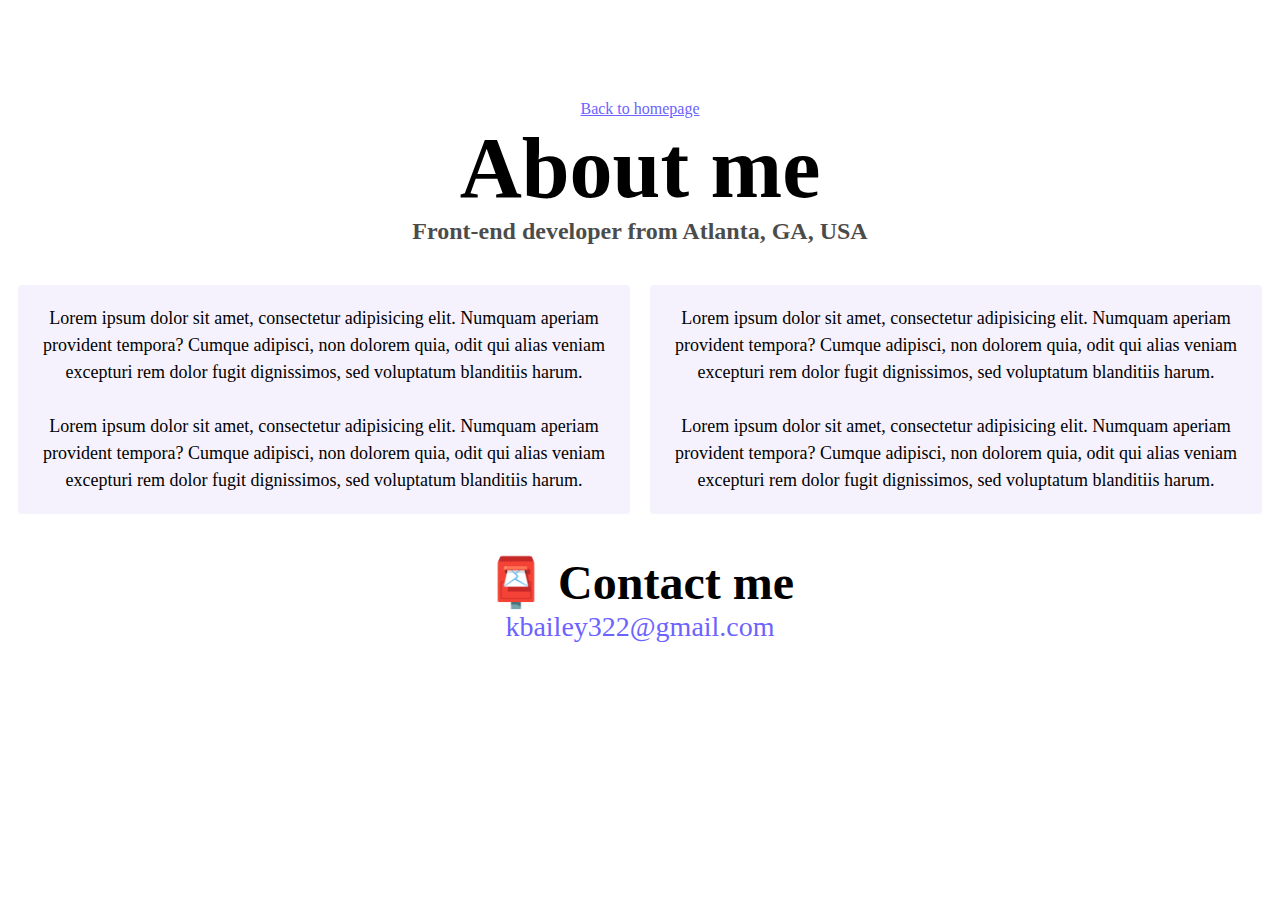
==== about.html @ 5994969c "Update about.html" ====
<!DOCTYPE html>
<html lang="en">
  <head>
    <meta charset="UTF-8" />
    <meta http-equiv="X-UA-Compatible" content="IE=edge" />
    <meta name="viewport" content="width=device-width, initial-scale=1.0" />
    <link rel="stylesheet" href="style.css" />
    <title>About Me</title>
  </head>
  <body>
    <a href="index.html" class="homepage-link">Back to homepage</a>
    <h1>About me</h1>
    <h3>Front-end developer from Atlanta, GA, USA</h3>
    <div class="about-paragraphs">
      <p>
        Lorem ipsum dolor sit amet, consectetur adipisicing elit. Numquam
        aperiam provident tempora? Cumque adipisci, non dolorem quia, odit qui
        alias veniam excepturi rem dolor fugit dignissimos, sed voluptatum
        blanditiis harum.
        <br />
        <br />
        Lorem ipsum dolor sit amet, consectetur adipisicing elit. Numquam
        aperiam provident tempora? Cumque adipisci, non dolorem quia, odit qui
        alias veniam excepturi rem dolor fugit dignissimos, sed voluptatum
        blanditiis harum.
      </p>
      <p>
        Lorem ipsum dolor sit amet, consectetur adipisicing elit. Numquam
        aperiam provident tempora? Cumque adipisci, non dolorem quia, odit qui
        alias veniam excepturi rem dolor fugit dignissimos, sed voluptatum
        blanditiis harum.
        <br />
        <br />
        Lorem ipsum dolor sit amet, consectetur adipisicing elit. Numquam
        aperiam provident tempora? Cumque adipisci, non dolorem quia, odit qui
        alias veniam excepturi rem dolor fugit dignissimos, sed voluptatum
        blanditiis harum.
      </p>
    </div>
    <div id="contact">
      <h2>📮 Contact me</h2>
      <a href="mailto:kbailey322@gmail.com" class="email-link">
        kbailey322@gmail.com
      </a>
    </div>
  </body>
</html>
---- style.css ----
:root {
    --primary-color: #6c63ff;
    --secondary-color: #f5f2fe;
    --box-shadow: 0 5px 10px rgba(0, 0, 0, 0.3);
  }
  
  body {
    display: block;
    margin-top: 100px;
    max-width: 100%;
    box-sizing: border-box;
  }
  
  h1,
  h2,
  h3 {
    text-align: center;
    margin: 0;
  }
  
  h1 {
    font-size: 86px;
  }
  
  h2 {
    font-size: 48px;
  }
  
  h3 {
    font-size: 24px;
    opacity: 0.7;
  }
  
  p {
    background: var(--secondary-color);
    padding: 20px;
    border-radius: 4px;
    font-size: 18px;
    line-height: 1.5;
    text-align: center;
  }
  
  .navigation-links {
    display: flex;
    margin-top: 40px;
    justify-content: center;
  }
  
  .navigation-links a {
    margin: 20px;
    border-radius: 4px;
    padding: 20px 15px;
    text-decoration: none;
    text-transform: capitalize;
  }
  
  .contact-link {
    background: var(--primary-color);
    box-shadow: var(--box-shadow);
    color: white;
  }
  
  .about-link {
    color: var(--primary-color);
    border: 1px solid var(--primary-color);
  }
  
  .primary-link {
    border-radius: 4px;
    padding: 20px 15px;
    text-decoration: none;
    text-transform: capitalize;
    background: var(--primary-color);
    box-shadow: var(--box-shadow);
    color: white;
  }
  
  .img-fluid {
    max-width: 100%;
    height: auto;
  }
  
  .homepage-link {
    color: var(--primary-color);
    text-align: center;
    display: block;
  }
  
  .about-paragraphs {
    display: flex;
    margin: 30px 0;
  }
  
  .about-paragraphs p {
    margin: 10px;
  }
  
  .email-link {
    display: flex;
    justify-content: center;
    color: var(--primary-color);
    font-size: 28px;
    text-decoration: none;
  }
  
  .email-link:hover {
    text-decoration: underline;
  }
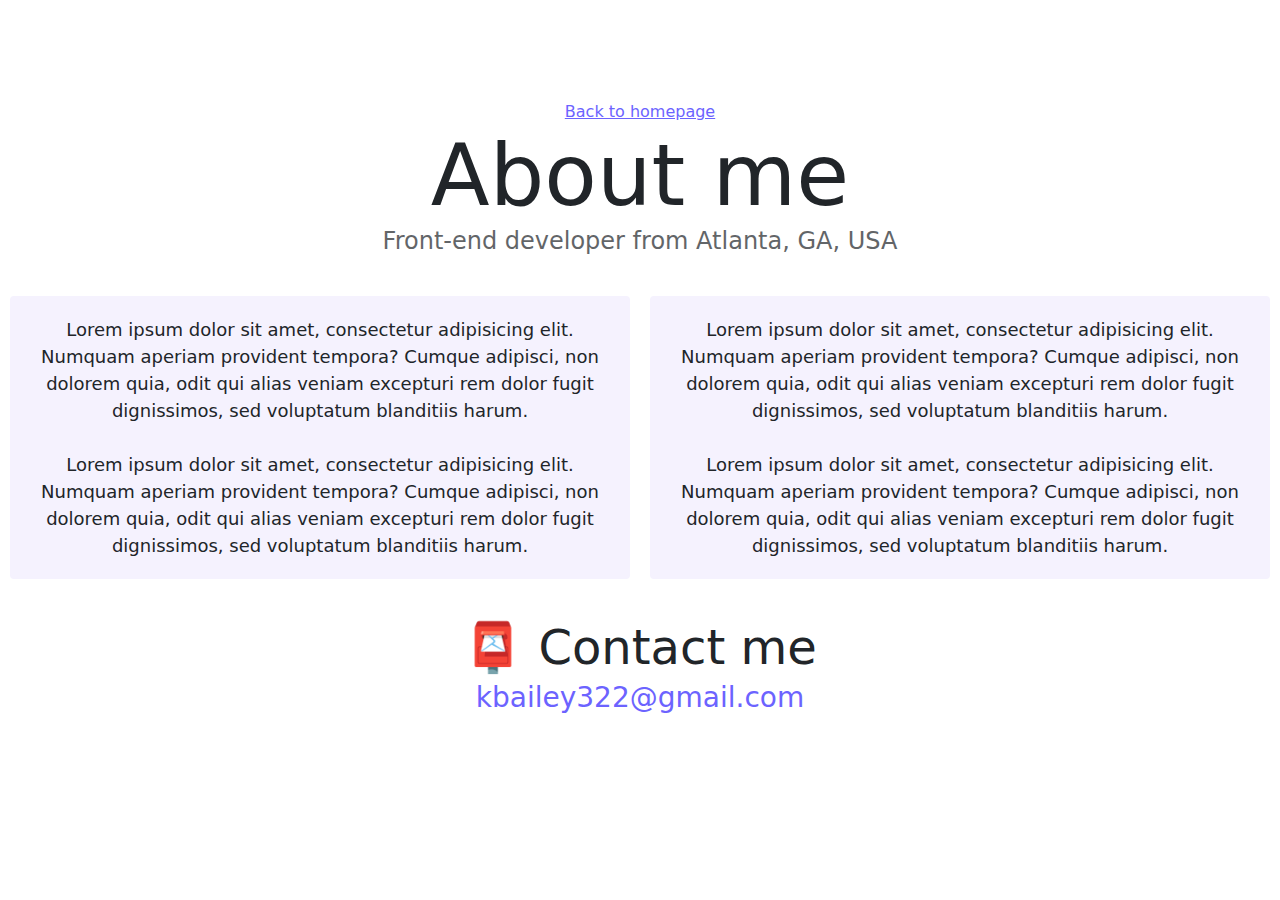
==== commit 6f91f3e3: "Imported bootstrap on about.html" ====
--- a/about.html
+++ b/about.html
@@ -4,8 +4,20 @@
     <meta charset="UTF-8" />
     <meta http-equiv="X-UA-Compatible" content="IE=edge" />
     <meta name="viewport" content="width=device-width, initial-scale=1.0" />
+    <meta name="description" content="Kelly Bailey-Alme is an aspiring developer based in Atlanta, Georgia, USA; check out her projects and contact if interested" />
+    <link
+      href="https://cdn.jsdelivr.net/npm/bootstrap@5.3.3/dist/css/bootstrap.min.css"
+      rel="stylesheet"
+      integrity="sha384-QWTKZyjpPEjISv5WaRU9OFeRpok6YctnYmDr5pNlyT2bRjXh0JMhjY6hW+ALEwIH"
+      crossorigin="anonymous"
+    />
+    <script
+      src="https://cdn.jsdelivr.net/npm/bootstrap@5.3.3/dist/js/bootstrap.bundle.min.js"
+      integrity="sha384-YvpcrYf0tY3lHB60NNkmXc5s9fDVZLESaAA55NDzOxhy9GkcIdslK1eN7N6jIeHz"
+      crossorigin="anonymous"
+    ></script>
     <link rel="stylesheet" href="style.css" />
-    <title>About Me</title>
+    <title>About Kelly Bailey-Alme</title>
   </head>
   <body>
     <a href="index.html" class="homepage-link">Back to homepage</a>
--- a/style.css
+++ b/style.css
@@ -106,4 +106,26 @@
   .email-link:hover {
     text-decoration: underline;
   }
-  +
+@media (max-width: 576px) {
+  h1 {
+    font-size: 48px;
+    line-height: 1.5;
+  }
+
+  h2 {
+    font-size: 32px;
+    text-align: center;
+  }
+
+  p {
+    text-align: center;
+  }
+
+  .project-link {
+    display: block;
+    text-align: center;
+    margin: 0 20px;
+  }
+}
+  
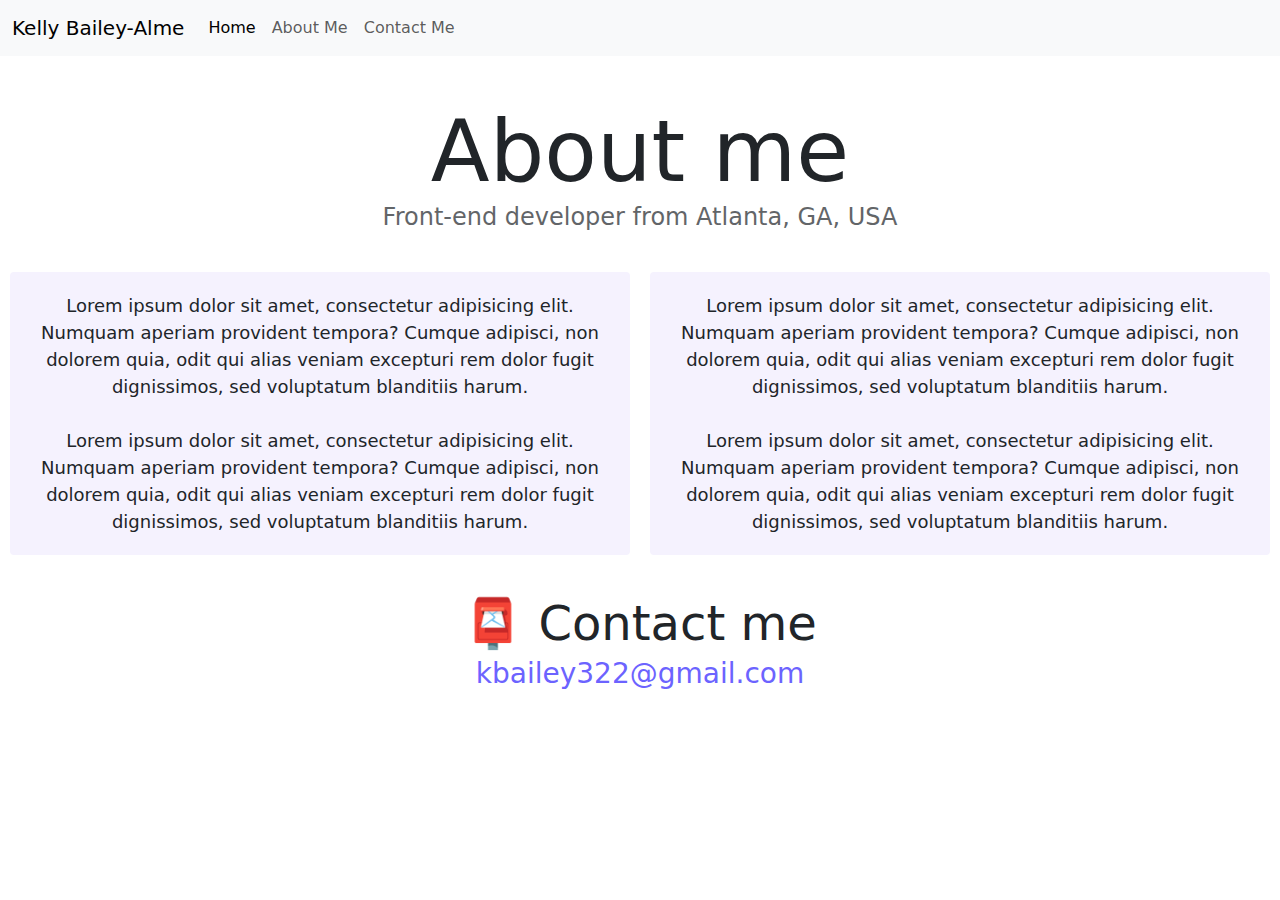
==== commit f4cdb7e9: "Added navbar to about.html" ====
--- a/about.html
+++ b/about.html
@@ -20,7 +20,37 @@
     <title>About Kelly Bailey-Alme</title>
   </head>
   <body>
-    <a href="index.html" class="homepage-link">Back to homepage</a>
+    <nav class="navbar navbar-expand-lg navbar-light bg-light fixed-top">
+      <div class="container-fluid">
+        <a class="navbar-brand" href="index.html">Kelly Bailey-Alme</a>
+        <button
+          class="navbar-toggler"
+          type="button"
+          data-bs-toggle="collapse"
+          data-bs-target="#navbarSupportedContent"
+          aria-controls="navbarSupportedContent"
+          aria-expanded="false"
+          aria-label="Toggle navigation"
+        >
+          <span class="navbar-toggler-icon"></span>
+        </button>
+        <div class="collapse navbar-collapse" id="navbarSupportedContent">
+          <ul class="navbar-nav me-auto mb-2 mb-lg-0">
+            <li class="nav-item">
+              <a class="nav-link active" aria-current="page" href="index.html"
+                >Home</a
+              >
+            </li>
+            <li class="nav-item">
+              <a class="nav-link" href="about.html">About Me</a>
+            </li>
+            <li class="nav-item">
+              <a class="nav-link" href="about.html#contact">Contact Me</a>
+            </li>
+          </ul>
+        </div>
+      </div>
+    </nav>
     <h1>About me</h1>
     <h3>Front-end developer from Atlanta, GA, USA</h3>
     <div class="about-paragraphs">
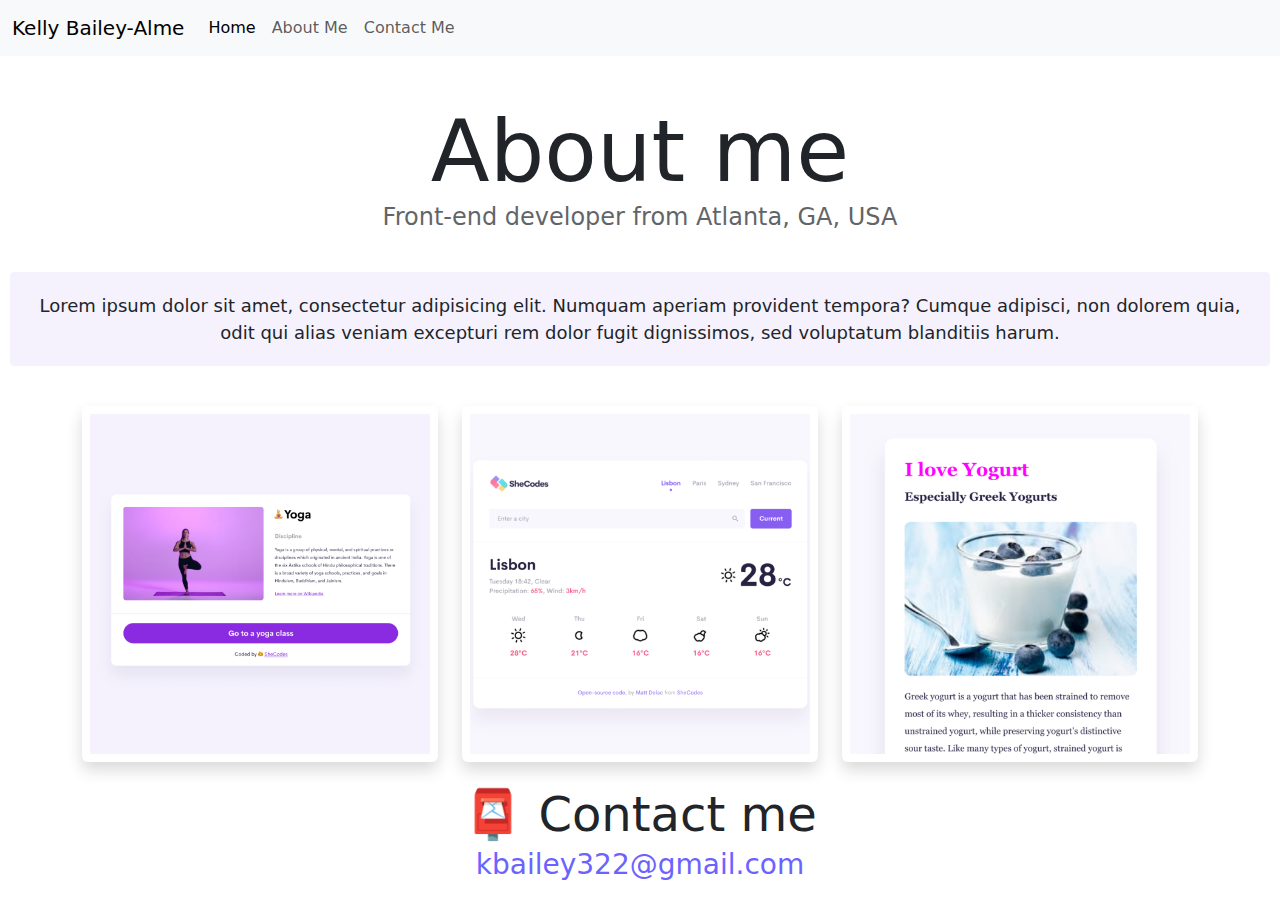
==== commit e81bc802: "Update about.html" ====
--- a/about.html
+++ b/about.html
@@ -53,31 +53,38 @@
     </nav>
     <h1>About me</h1>
     <h3>Front-end developer from Atlanta, GA, USA</h3>
-    <div class="about-paragraphs">
+    <div class="about-paragraphs text-center">
       <p>
         Lorem ipsum dolor sit amet, consectetur adipisicing elit. Numquam
         aperiam provident tempora? Cumque adipisci, non dolorem quia, odit qui
         alias veniam excepturi rem dolor fugit dignissimos, sed voluptatum
         blanditiis harum.
-        <br />
-        <br />
-        Lorem ipsum dolor sit amet, consectetur adipisicing elit. Numquam
-        aperiam provident tempora? Cumque adipisci, non dolorem quia, odit qui
-        alias veniam excepturi rem dolor fugit dignissimos, sed voluptatum
-        blanditiis harum.
       </p>
-      <p>
-        Lorem ipsum dolor sit amet, consectetur adipisicing elit. Numquam
-        aperiam provident tempora? Cumque adipisci, non dolorem quia, odit qui
-        alias veniam excepturi rem dolor fugit dignissimos, sed voluptatum
-        blanditiis harum.
-        <br />
-        <br />
-        Lorem ipsum dolor sit amet, consectetur adipisicing elit. Numquam
-        aperiam provident tempora? Cumque adipisci, non dolorem quia, odit qui
-        alias veniam excepturi rem dolor fugit dignissimos, sed voluptatum
-        blanditiis harum.
-      </p>
+    </div>
+    <div class="container">
+      <div class="row">
+        <div class="col-sm-4">
+          <img
+            src="/images/yoga.png"
+            class="img-fluid p-2 mb-4 shadow rounded"
+            alt="Yoga project"
+          />
+        </div>
+        <div class="col-sm-4">
+          <img
+            src="/images/weather.png"
+            class="img-fluid p-2 mb-4 shadow rounded"
+            alt="Weather project"
+          />
+        </div>
+        <div class="col-sm-4">
+          <img
+            src="/images/yogurt.png"
+            class="img-fluid p-2 mb-4 shadow rounded"
+            alt="Yogurt project"
+          />
+        </div>
+      </div>
     </div>
     <div id="contact">
       <h2>📮 Contact me</h2>
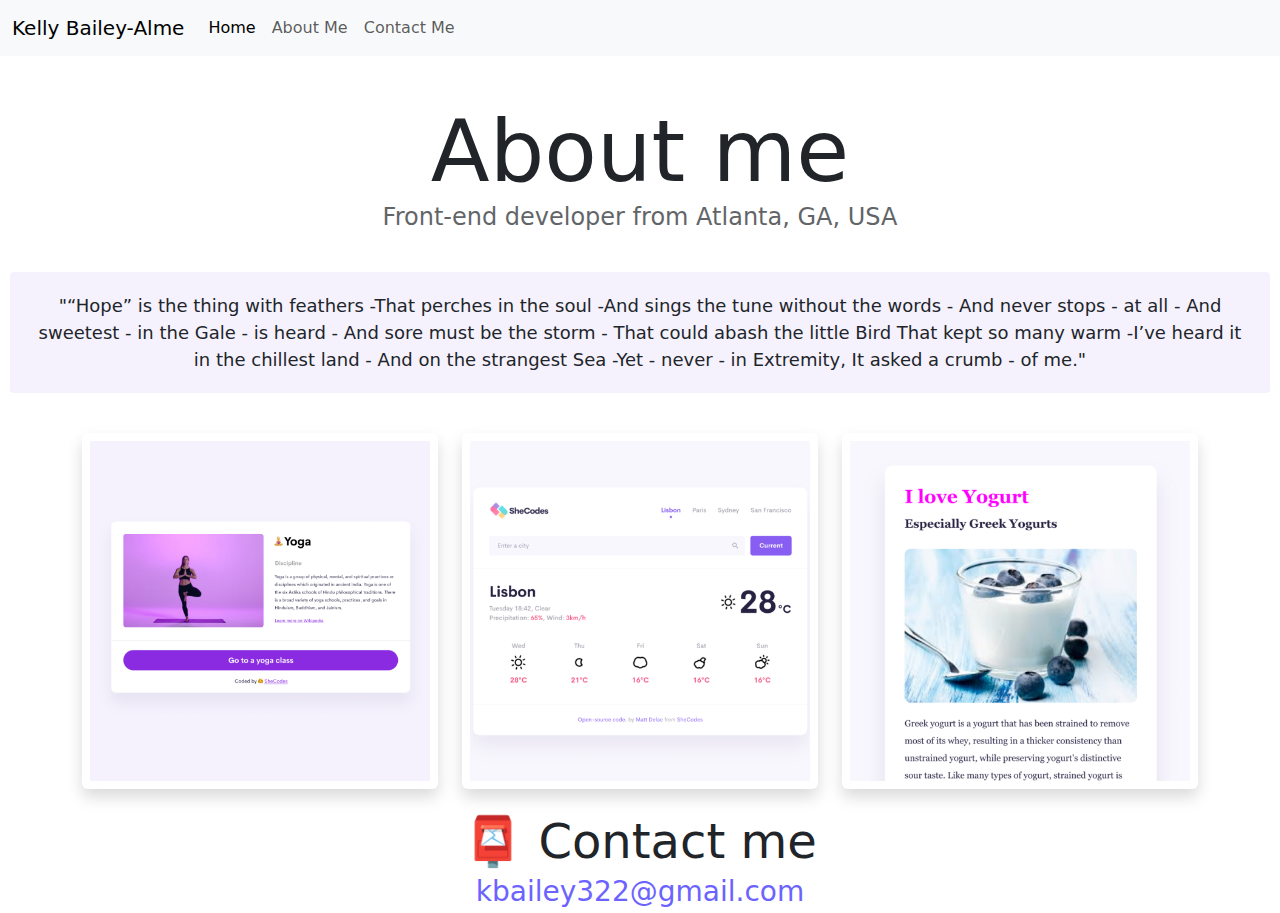
==== commit 9f6258d9: "Updated dummy text- about.html" ====
--- a/about.html
+++ b/about.html
@@ -55,10 +55,10 @@
     <h3>Front-end developer from Atlanta, GA, USA</h3>
     <div class="about-paragraphs text-center">
       <p>
-        Lorem ipsum dolor sit amet, consectetur adipisicing elit. Numquam
-        aperiam provident tempora? Cumque adipisci, non dolorem quia, odit qui
-        alias veniam excepturi rem dolor fugit dignissimos, sed voluptatum
-        blanditiis harum.
+        "“Hope” is the thing with feathers -That perches in the soul -And sings the tune without the words -
+          And never stops - at all - And sweetest - in the Gale - is heard - And sore must be the storm -
+          That could abash the little Bird That kept so many warm -I’ve heard it in the chillest land -
+          And on the strangest Sea -Yet - never - in Extremity, It asked a crumb - of me."
       </p>
     </div>
     <div class="container">
